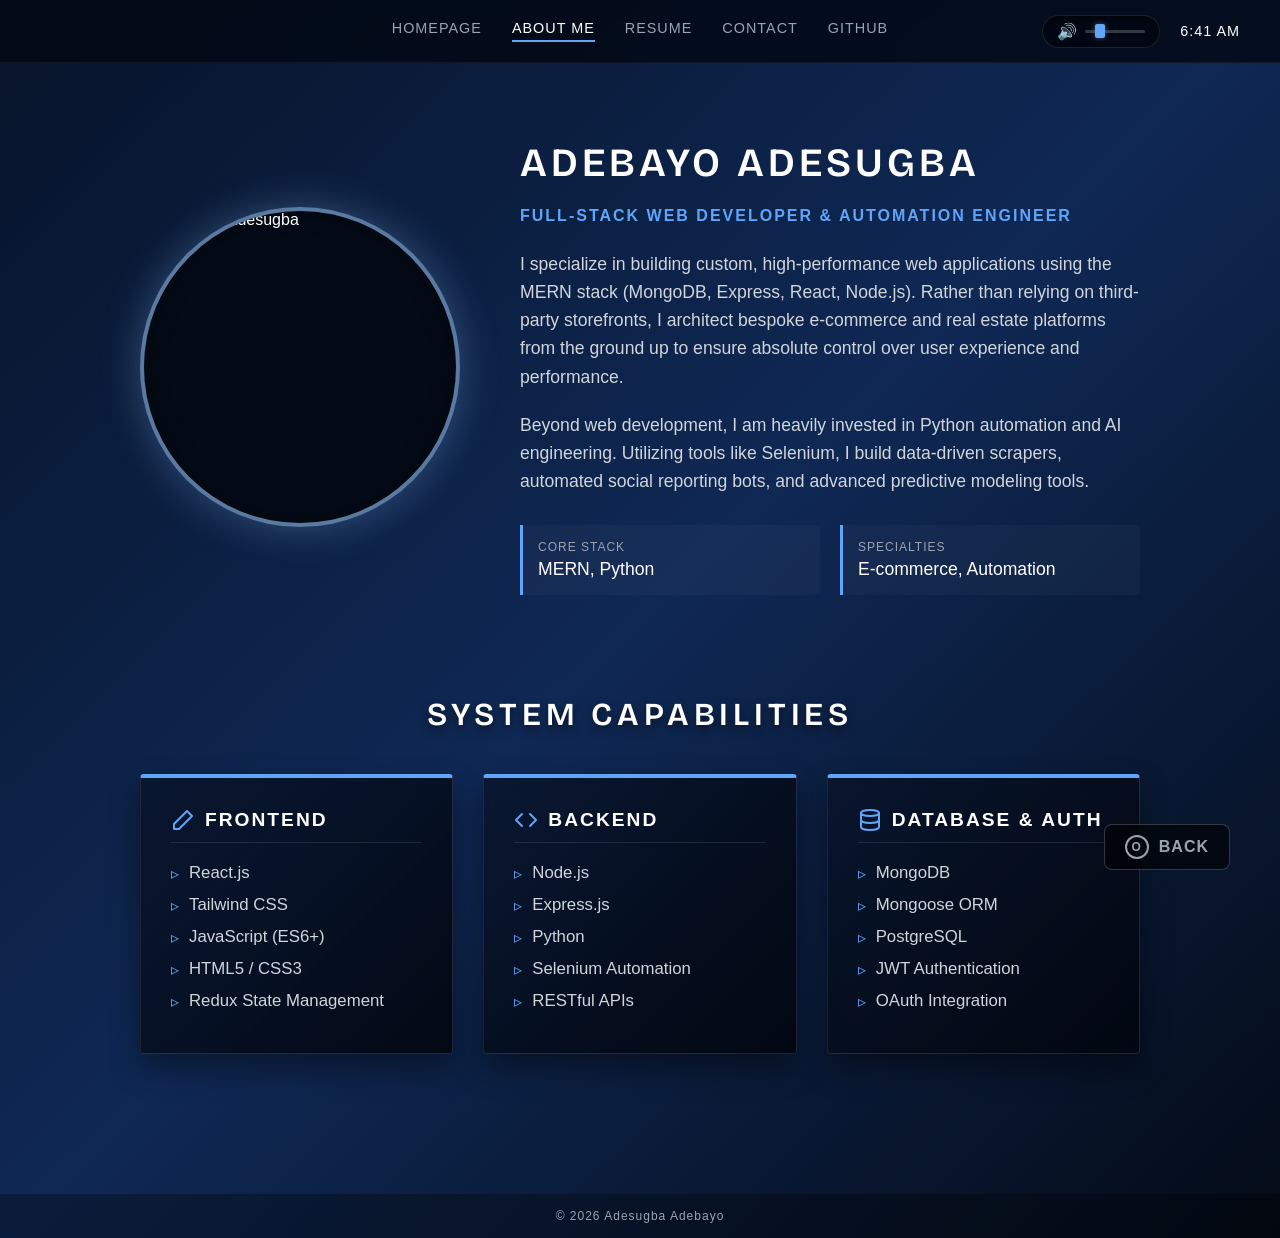
==== my portfolio/about/about.html @ 82b8a9c4 "first commit" ====
<!DOCTYPE html>
<html lang="en">
<head>
  <meta charset="UTF-8">
  <meta name="viewport" content="width=device-width, initial-scale=1.0">
  <link rel="preconnect" href="https://fonts.googleapis.com">
  <link rel="preconnect" href="https://fonts.gstatic.com" crossorigin>
  <link href="https://fonts.googleapis.com/css2?family=Bricolage+Grotesque:opsz,wght@12..96,800&family=Sora:wght@700&family=Space+Grotesk:wght@700&display=swap" rel="stylesheet">
  <link rel="stylesheet" href="about.css">
  <title>About | Adebayo Adesugba</title>
 
   
</head>
<body>

  <header>
    <nav class="desktop-nav">
      <a href="../index.html" class="nav-item">Homepage</a>
      <a href="about.html" class="nav-item active">About Me</a>
      <a href="../resume/resume.html" class="nav-item">Resume</a>
      <a href="../contact/contact.html" class="nav-item">Contact</a>
      <a href="https://github.com/adebayoadesugba" class="nav-item" target="_blank">GitHub</a>
    </nav>

    <div class="header-controls">
      <div class="volume-container">
        <button id="mute-btn" class="mute-btn">🔊</button>
        <input type="range" id="volume-slider" class="volume-slider" min="0" max="1" step="0.1" value="0.2">
      </div>
      <div class="system-clock" id="system-clock">00:00 AM</div>
    </div>

    <div class="hamburger" id="hamburger"><span></span><span></span><span></span></div>
  </header>

  <div class="mobile-menu" id="mobile-menu">
    <a href="../index.html" class="mobile-nav-item">
      <svg viewBox="0 0 24 24"><path d="M10 20v-6h4v6h5v-8h3L12 3 2 12h3v8z"/></svg> Homepage
    </a>
    <a href="about.html" class="mobile-nav-item">
      <svg viewBox="0 0 24 24"><path d="M12 12c2.21 0 4-1.79 4-4s-1.79-4-4-4-4 1.79-4 4 1.79 4 4 4zm0 2c-2.67 0-8 1.34-8 4v2h16v-2c0-2.66-5.33-4-8-4z"/></svg> About Me
    </a>
    <a href="../resume/resume.html" class="mobile-nav-item">
      <svg viewBox="0 0 24 24"><path d="M14 2H6c-1.1 0-1.99.9-1.99 2L4 20c0 1.1.89 2 1.99 2H18c1.1 0 2-.9 2-2V8l-6-6zm2 16H8v-2h8v2zm0-4H8v-2h8v2zm-3-5V3.5L18.5 9H13z"/></svg> Resume
    </a>
    <a href="../contact/contact.html" class="mobile-nav-item">
      <svg viewBox="0 0 24 24"><path d="M20 4H4c-1.1 0-1.99.9-1.99 2L2 18c0 1.1.9 2 2 2h16c1.1 0 2-.9 2-2V6c0-1.1-.9-2-2-2zm0 4l-8 5-8-5V6l8 5 8-5v2z"/></svg> Contact
    </a>
    <a href="https://github.com/adebayoadesugba" class="mobile-nav-item" target="_blank">
      <svg viewBox="0 0 24 24"><path d="M12 2C6.477 2 2 6.484 2 12.017c0 4.425 2.865 8.18 6.839 9.504.5.092.682-.217.682-.483 0-.237-.008-.868-.013-1.703-2.782.605-3.369-1.343-3.369-1.343-.454-1.158-1.11-1.466-1.11-1.466-.908-.62.069-.608.069-.608 1.003.07 1.531 1.032 1.531 1.032.892 1.53 2.341 1.088 2.91.832.092-.647.35-1.088.636-1.338-2.22-.253-4.555-1.113-4.555-4.951 0-1.093.39-1.988 1.029-2.688-.103-.253-.446-1.272.098-2.65 0 0 .84-.27 2.75 1.026A9.564 9.564 0 0112 6.844c.85.004 1.705.115 2.504.337 1.909-1.296 2.747-1.027 2.747-1.027.546 1.379.202 2.398.1 2.651.64.7 1.028 1.595 1.028 2.688 0 3.848-2.339 4.695-4.566 4.943.359.309.678.92.678 1.855 0 1.338-.012 2.419-.012 2.747 0 .268.18.58.688.482A10.019 10.019 0 0022 12.017C22 6.484 17.522 2 12 2z"/></svg> GitHub
    </a>
  </div>

  <main>
    <div class="about-container">
      <div class="profile-circle">
        <img src="https://images.unsplash.com/photo-1507003211169-0a1dd7228f2d?auto=format&fit=crop&q=80&w=500" alt="Adebayo Adesugba">
      </div>

      <div class="about-content">
        <h1 class="about-title">ADEBAYO ADESUGBA</h1>
        <h2 class="about-subtitle">Full-Stack Web Developer & Automation Engineer</h2>
        
        <p class="about-text">
          I specialize in building custom, high-performance web applications using the MERN stack (MongoDB, Express, React, Node.js). Rather than relying on third-party storefronts, I architect bespoke e-commerce and real estate platforms from the ground up to ensure absolute control over user experience and performance.
        </p>
        <p class="about-text">
          Beyond web development, I am heavily invested in Python automation and AI engineering. Utilizing tools like Selenium, I build data-driven scrapers, automated social reporting bots, and advanced predictive modeling tools.
        </p>

        <div class="stats-grid">
          <div class="stat-box">
            <div class="stat-label">Core Stack</div>
            <div class="stat-value">MERN, Python</div>
          </div>
          <div class="stat-box">
            <div class="stat-label">Specialties</div>
            <div class="stat-value">E-commerce, Automation</div>
          </div>
        </div>
      </div>
    </div>

    <div class="skills-section">
      <h2 class="skills-header scroll-anim">System Capabilities</h2>
      
      <div class="skills-grid">
        
        <div class="skill-card scroll-anim" style="transition-delay: 0.1s;">
          <h3 class="skill-category">
            <svg width="24" height="24" viewBox="0 0 24 24" fill="none" stroke="currentColor" stroke-width="2" stroke-linecap="round" stroke-linejoin="round" style="color: var(--blue-accent);"><polygon points="16 3 21 8 8 21 3 21 3 16 16 3"></polygon></svg>
            Frontend
          </h3>
          <ul class="skill-list">
            <li>React.js</li>
            <li>Tailwind CSS</li>
            <li>JavaScript (ES6+)</li>
            <li>HTML5 / CSS3</li>
            <li>Redux State Management</li>
          </ul>
        </div>

        <div class="skill-card scroll-anim" style="transition-delay: 0.3s;">
          <h3 class="skill-category">
            <svg width="24" height="24" viewBox="0 0 24 24" fill="none" stroke="currentColor" stroke-width="2" stroke-linecap="round" stroke-linejoin="round" style="color: var(--blue-accent);"><polyline points="16 18 22 12 16 6"></polyline><polyline points="8 6 2 12 8 18"></polyline></svg>
            Backend
          </h3>
          <ul class="skill-list">
            <li>Node.js</li>
            <li>Express.js</li>
            <li>Python</li>
            <li>Selenium Automation</li>
            <li>RESTful APIs</li>
          </ul>
        </div>

        <div class="skill-card scroll-anim" style="transition-delay: 0.5s;">
          <h3 class="skill-category">
            <svg width="24" height="24" viewBox="0 0 24 24" fill="none" stroke="currentColor" stroke-width="2" stroke-linecap="round" stroke-linejoin="round" style="color: var(--blue-accent);"><ellipse cx="12" cy="5" rx="9" ry="3"></ellipse><path d="M21 12c0 1.66-4 3-9 3s-9-1.34-9-3"></path><path d="M3 5v14c0 1.66 4 3 9 3s9-1.34 9-3V5"></path></svg>
            Database & Auth
          </h3>
          <ul class="skill-list">
            <li>MongoDB</li>
            <li>Mongoose ORM</li>
            <li>PostgreSQL</li>
            <li>JWT Authentication</li>
            <li>OAuth Integration</li>
          </ul>
        </div>

      </div>
    </div>
  </main>

  <div class="action-prompt" id="action-prompt">
    <div class="btn-circle">O</div>
    <span>BACK</span>
  </div>

  <footer class="copyright-footer" id="copyright-footer"></footer>
  <script src="about.js"></script>
    

</body>
</html>
---- my portfolio/about/about.css ----
/* --- SHARED PS4 UI VARIABLES --- */
    :root {
      --bg-dark: #040b17;
      --bg-mid: #0f2854;
      --bg-light: #071329;
      --text-main: #ffffff;
      --text-muted: #9ca3af;
      --blue-glow: rgba(147, 197, 253, 0.4);
      --blue-accent: #60a5fa;
    }

    * { margin: 0; padding: 0; box-sizing: border-box; font-family: -apple-system, BlinkMacSystemFont, "Segoe UI", Roboto, Helvetica, Arial, sans-serif; }

    body {
      background: linear-gradient(to bottom right, var(--bg-light), var(--bg-mid), var(--bg-dark));
      color: var(--text-main);
      min-height: 100vh;
      display: flex;
      flex-direction: column;
      user-select: none;
      overflow-x: hidden; /* Prevents horizontal scrolling */
    }

    /* --- NAVIGATION (Shared) --- */
    header {
      display: flex; justify-content: space-between; align-items: center;
      padding: 20px 40px; background: rgba(2, 8, 19, 0.8); backdrop-filter: blur(8px);
      border-bottom: 1px solid rgba(255, 255, 255, 0.05); position: sticky; top: 0; z-index: 100;
    }
    .desktop-nav { display: flex; gap: 30px; margin: 0 auto; }
    .nav-item { color: var(--text-muted); font-size: 0.9rem; font-weight: 500; letter-spacing: 1px; text-transform: uppercase; text-decoration: none; cursor: pointer; transition: color 0.2s; }
    .nav-item:hover, .nav-item.active { color: var(--text-main); }
    .nav-item.active { border-bottom: 2px solid var(--blue-accent); padding-bottom: 4px; }
    
    .header-controls { display: flex; align-items: center; gap: 15px; position: absolute; right: 40px; }
    .system-clock { color: var(--text-main); font-size: 0.9rem; font-weight: 500; letter-spacing: 1px; margin-left: 5px; }
    
    /* Redesigned Volume Container */
    .volume-container {
      display: flex; align-items: center; gap: 8px; background: rgba(0, 0, 0, 0.4);
      padding: 6px 14px; border-radius: 20px; border: 1px solid rgba(255, 255, 255, 0.1);
      box-shadow: inset 0 2px 4px rgba(0,0,0,0.5);
    }
    .mute-btn { background: transparent; border: none; color: var(--text-muted); cursor: pointer; font-size: 1rem; transition: color 0.2s; display: flex; align-items: center; justify-content: center; }
    .mute-btn:hover { color: var(--text-main); }
    .volume-slider { -webkit-appearance: none; width: 60px; height: 3px; background: rgba(255, 255, 255, 0.2); border-radius: 2px; outline: none; cursor: pointer; }
    .volume-slider::-webkit-slider-thumb { -webkit-appearance: none; width: 10px; height: 14px; border-radius: 2px; background: var(--blue-accent); cursor: pointer; box-shadow: 0 0 5px var(--blue-glow); transition: background 0.2s, transform 0.1s; }
    .volume-slider::-webkit-slider-thumb:hover { background: var(--text-main); transform: scale(1.2); }

    .hamburger { display: none; flex-direction: column; gap: 5px; cursor: pointer; z-index: 110; }
    .hamburger span { width: 25px; height: 2px; background-color: var(--text-main); transition: 0.3s; }
    .hamburger.active span:nth-child(1) { transform: translateY(7px) rotate(45deg); }
    .hamburger.active span:nth-child(2) { opacity: 0; }
    .hamburger.active span:nth-child(3) { transform: translateY(-7px) rotate(-45deg); }

    /* --- MOBILE NAV --- */
    .mobile-menu {
      position: fixed; top: 0; left: 0; width: 100%; height: 100vh;
      background: rgba(2, 8, 20, 0.98); display: flex; flex-direction: column;
      align-items: stretch; justify-content: flex-start; padding-top: 90px;
      z-index: 90; clip-path: polygon(0 0, 100% 0, 100% 0, 0 0);
      transition: clip-path 0.4s cubic-bezier(0.86, 0, 0.07, 1);
    }
    .mobile-menu.open { clip-path: polygon(0 0, 100% 0, 100% 100%, 0 100%); }
    .mobile-nav-item {
      display: flex; align-items: center; gap: 15px; padding: 18px 30px;
      font-size: 1.1rem; color: var(--text-main); text-decoration: none;
      letter-spacing: 1px; border-bottom: 1px solid rgba(255, 255, 255, 0.1);
      border-top: 1px solid transparent; border-left: 3px solid transparent;
      opacity: 0; transform: translateX(-30px); transition: all 0.2s ease; background: transparent;
    }
    .mobile-nav-item svg { width: 20px; height: 20px; fill: currentColor; opacity: 0.8; }
    .mobile-nav-item:hover, .mobile-nav-item:focus {
      background: rgba(255, 255, 255, 0.1); border: 1px solid #ffffff;
      border-left: 3px solid var(--blue-accent); box-shadow: inset 0 0 15px rgba(255,255,255,0.05); outline: none;
    }
    .mobile-menu.open .mobile-nav-item { opacity: 1; transform: translateX(0); }
    .mobile-menu.open .mobile-nav-item:nth-child(1) { transition-delay: 0.2s; }
    .mobile-menu.open .mobile-nav-item:nth-child(2) { transition-delay: 0.25s; }
    .mobile-menu.open .mobile-nav-item:nth-child(3) { transition-delay: 0.3s; }
    .mobile-menu.open .mobile-nav-item:nth-child(4) { transition-delay: 0.35s; }
    .mobile-menu.open .mobile-nav-item:nth-child(5) { transition-delay: 0.4s; }
    .mobile-menu:not(.open) .mobile-nav-item { transition-delay: 0s; }

    /* --- ABOUT PAGE MAIN LAYOUT --- */
    main {
      flex: 1; display: flex; flex-direction: column; align-items: center; 
      padding: 40px 20px; /* Reduced side padding for mobile */
      position: relative; z-index: 10; overflow-y: auto; width: 100%;
    }
    
    .about-container {
      display: flex; flex-direction: row; align-items: center; gap: 60px;
      max-width: 1000px; width: 100%; margin-top: 4vh; margin-bottom: 60px;
      animation: fadeUp 0.6s ease-out forwards;
    }
    @keyframes fadeUp {
      from { opacity: 0; transform: translateY(20px); }
      to { opacity: 1; transform: translateY(0); }
    }

    .profile-circle {
      width: 320px; height: 320px; border-radius: 50%; flex-shrink: 0;
      border: 4px solid rgba(147, 197, 253, 0.6);
      box-shadow: 0 0 40px rgba(147, 197, 253, 0.3), inset 0 0 20px rgba(0,0,0,0.5);
      overflow: hidden; background-color: var(--bg-dark);
      position: relative;
    }
    .profile-circle img {
      width: 100%; height: 100%; object-fit: cover;
      transition: transform 0.4s ease;
    }
    .profile-circle:hover img { transform: scale(1.05); }
    
    .about-content { flex: 1; }
    .about-title { font-family: 'Bricolage Grotesque', sans-serif; font-size: 2.5rem; font-weight: 600; letter-spacing: 0.1em; margin-bottom: 20px; color: var(--text-main); }
    .about-subtitle { font-size: 1rem; color: var(--blue-accent); letter-spacing: 2px; margin-bottom: 25px; text-transform: uppercase; font-weight: 600; }
    .about-text { font-size: 1.1rem; color: #d1d5db; line-height: 1.6; margin-bottom: 20px; font-weight: 300; }
    
    .stats-grid { display: grid; grid-template-columns: 1fr 1fr; gap: 20px; margin-top: 30px; }
    .stat-box { background: rgba(255,255,255,0.03); padding: 15px; border-left: 3px solid var(--blue-accent); border-radius: 0 4px 4px 0; }
    .stat-label { font-size: 0.75rem; color: var(--text-muted); letter-spacing: 1px; text-transform: uppercase; margin-bottom: 5px; }
    .stat-value { font-size: 1.1rem; color: var(--text-main); font-weight: 500; }

    /* --- NEW SKILLS SECTION --- */
    .skills-section {
      width: 100%; max-width: 1000px; margin-top: 40px; padding-bottom: 100px; /* Added extra padding so floating button doesn't block */
    }
    .skills-header {
      font-family: 'Bricolage Grotesque', sans-serif; font-size: 2rem; font-weight: 600;
      letter-spacing: 0.15em; color: var(--text-main); margin-bottom: 40px; text-align: center;
      text-transform: uppercase; text-shadow: 0 4px 10px rgba(0,0,0,0.5);
    }
    .skills-grid {
      display: grid; grid-template-columns: repeat(auto-fit, minmax(280px, 1fr)); gap: 30px;
    }
    .skill-card {
      background: linear-gradient(135deg, rgba(8, 18, 38, 0.7) 0%, rgba(2, 6, 15, 0.9) 100%);
      border: 1px solid rgba(255, 255, 255, 0.1);
      border-top: 4px solid var(--blue-accent);
      padding: 30px; border-radius: 4px; backdrop-filter: blur(8px);
      box-shadow: 0 15px 30px rgba(0,0,0,0.4);
      transition: transform 0.3s;
    }
    .skill-card:hover { transform: translateY(-5px); box-shadow: 0 20px 40px rgba(0,0,0,0.6), 0 0 15px rgba(96, 165, 250, 0.2); }
    
    .skill-category {
      font-size: 1.2rem; color: var(--text-main); letter-spacing: 2px;
      text-transform: uppercase; margin-bottom: 20px; padding-bottom: 10px;
      border-bottom: 1px solid rgba(255,255,255,0.1);
      display: flex; align-items: center; gap: 10px;
    }
    .skill-list { list-style: none; }
    .skill-list li {
      font-size: 1.05rem; color: #d1d5db; margin-bottom: 12px;
      display: flex; align-items: center; gap: 10px; font-weight: 300;
    }
    .skill-list li::before {
      content: "▹"; color: var(--blue-accent); font-size: 1rem;
    }

    /* Scroll Trigger Animation Classes */
    .scroll-anim {
      opacity: 0; transform: translateY(50px);
      transition: opacity 0.8s ease-out, transform 0.8s cubic-bezier(0.175, 0.885, 0.32, 1.275);
    }
    .scroll-anim.is-visible {
      opacity: 1; transform: translateY(0);
    }

    /* --- RESPONSIVE MEDIA QUERIES --- */
    @media (max-width: 850px) {
      header { padding: 15px 20px; }
      .desktop-nav { display: none; } 
      .hamburger { display: flex; }
      .header-controls { right: 65px; } 
      .volume-slider { width: 50px; }
      
      .about-container { flex-direction: column; text-align: center; gap: 30px; margin-top: 0; }
      .profile-circle { width: 220px; height: 220px; } /* Scaled down circle */
      .about-title { font-size: 2rem; }
      
      /* Collapse grids to single column */
      .stats-grid { grid-template-columns: 1fr; text-align: center; }
      .stat-box { border-left: none; border-bottom: 3px solid var(--blue-accent); border-radius: 4px 4px 0 0; }
      .skills-grid { grid-template-columns: 1fr; } 
      .skill-card { padding: 25px 20px; }
    }

    @media (max-width: 480px) { 
      .system-clock { display: none; } 
      .profile-circle { width: 180px; height: 180px; } /* Even smaller on mini phones */
      .about-title { font-size: 1.6rem; }
      .about-text { font-size: 1rem; }
      .skills-header { font-size: 1.5rem; }
      .action-prompt { right: 20px; bottom: 20px; padding: 10px; }
      .action-prompt span { font-size: 0.8rem; }
    }

    /* --- FIXED PROMPT & FOOTER --- */
    .action-prompt { position: fixed; bottom: 30px; right: 50px; z-index: 100; display: flex; align-items: center; gap: 10px; color: var(--text-muted); cursor: pointer; padding: 10px 20px; border-radius: 8px; background: rgba(0,0,0,0.6); backdrop-filter: blur(4px); border: 1px solid rgba(255, 255, 255, 0.2); transition: all 0.2s; font-weight: bold; letter-spacing: 1px; }
    .action-prompt:hover { background: rgba(255,255,255,0.2); color: var(--text-main); transform: scale(1.05); }
    .btn-circle { width: 24px; height: 24px; border: 2px solid currentColor; border-radius: 50%; display: flex; align-items: center; justify-content: center; font-size: 12px; font-weight: bold; }
    .copyright-footer { text-align: center; padding: 15px; font-size: 0.75rem; color: var(--text-muted); background: rgba(0, 0, 0, 0.3); letter-spacing: 1px; width: 100%; margin-top: auto; }
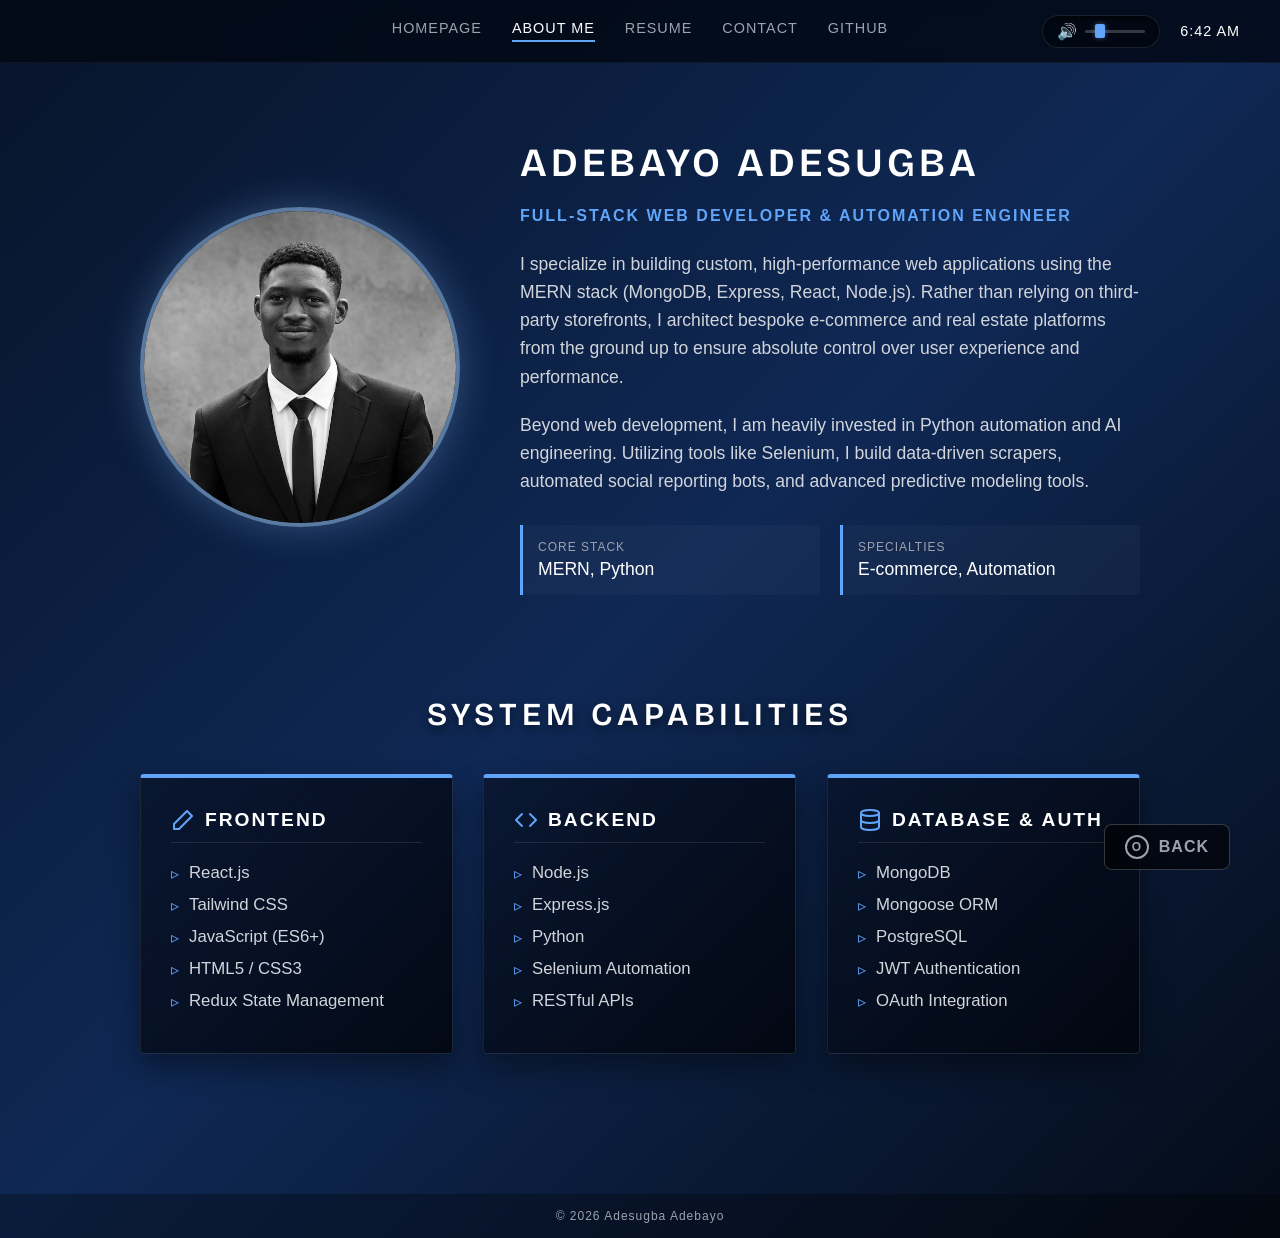
==== commit 8e1cf858: "optitmizing" ====
--- a/my portfolio/about/about.html
+++ b/my portfolio/about/about.html
@@ -54,7 +54,7 @@
   <main>
     <div class="about-container">
       <div class="profile-circle">
-        <img src="https://images.unsplash.com/photo-1507003211169-0a1dd7228f2d?auto=format&fit=crop&q=80&w=500" alt="Adebayo Adesugba">
+        <img src="../images/mydp.png" alt="Adebayo Adesugba">
       </div>
 
       <div class="about-content">
@@ -138,7 +138,9 @@
   </div>
 
   <footer class="copyright-footer" id="copyright-footer"></footer>
-  <script src="about.js"></script>
+  <script src="../particles.js" defer></script>
+  <script src="../shared-ui.js" defer></script>
+  <script src="about.js" defer></script>
     
 
 </body>
--- a/my portfolio/about/about.css
+++ b/my portfolio/about/about.css
@@ -24,7 +24,7 @@
     /* --- NAVIGATION (Shared) --- */
     header {
       display: flex; justify-content: space-between; align-items: center;
-      padding: 20px 40px; background: rgba(2, 8, 19, 0.8); backdrop-filter: blur(8px);
+      padding: 20px 40px; background: rgba(2, 8, 19, 0.8); backdrop-filter: blur(8px); -webkit-backdrop-filter: blur(8px);
       border-bottom: 1px solid rgba(255, 255, 255, 0.05); position: sticky; top: 0; z-index: 100;
     }
     .desktop-nav { display: flex; gap: 30px; margin: 0 auto; }
@@ -33,7 +33,7 @@
     .nav-item.active { border-bottom: 2px solid var(--blue-accent); padding-bottom: 4px; }
     
     .header-controls { display: flex; align-items: center; gap: 15px; position: absolute; right: 40px; }
-    .system-clock { color: var(--text-main); font-size: 0.9rem; font-weight: 500; letter-spacing: 1px; margin-left: 5px; }
+    .system-clock { font-variant-numeric: tabular-nums; color: var(--text-main); font-size: 0.9rem; font-weight: 500; letter-spacing: 1px; margin-left: 5px; }
     
     /* Redesigned Volume Container */
     .volume-container {
@@ -58,10 +58,10 @@
       position: fixed; top: 0; left: 0; width: 100%; height: 100vh;
       background: rgba(2, 8, 20, 0.98); display: flex; flex-direction: column;
       align-items: stretch; justify-content: flex-start; padding-top: 90px;
-      z-index: 90; clip-path: polygon(0 0, 100% 0, 100% 0, 0 0);
-      transition: clip-path 0.4s cubic-bezier(0.86, 0, 0.07, 1);
-    }
-    .mobile-menu.open { clip-path: polygon(0 0, 100% 0, 100% 100%, 0 100%); }
+      z-index: 90; transform: translateY(-100%);
+      transition: transform 0.35s cubic-bezier(0.86, 0, 0.07, 1); will-change: transform; contain: layout style paint;
+    }
+    .mobile-menu.open { transform: translateY(0); }
     .mobile-nav-item {
       display: flex; align-items: center; gap: 15px; padding: 18px 30px;
       font-size: 1.1rem; color: var(--text-main); text-decoration: none;
@@ -138,7 +138,7 @@
       background: linear-gradient(135deg, rgba(8, 18, 38, 0.7) 0%, rgba(2, 6, 15, 0.9) 100%);
       border: 1px solid rgba(255, 255, 255, 0.1);
       border-top: 4px solid var(--blue-accent);
-      padding: 30px; border-radius: 4px; backdrop-filter: blur(8px);
+      padding: 30px; border-radius: 4px; backdrop-filter: blur(8px); -webkit-backdrop-filter: blur(8px);
       box-shadow: 0 15px 30px rgba(0,0,0,0.4);
       transition: transform 0.3s;
     }
@@ -160,7 +160,7 @@
     }
 
     /* Scroll Trigger Animation Classes */
-    .scroll-anim {
+    .scroll-anim { will-change: transform, opacity;
       opacity: 0; transform: translateY(50px);
       transition: opacity 0.8s ease-out, transform 0.8s cubic-bezier(0.175, 0.885, 0.32, 1.275);
     }
@@ -188,7 +188,7 @@
     }
 
     @media (max-width: 480px) { 
-      .system-clock { display: none; } 
+      .system-clock { font-variant-numeric: tabular-nums; display: none; } 
       .profile-circle { width: 180px; height: 180px; } /* Even smaller on mini phones */
       .about-title { font-size: 1.6rem; }
       .about-text { font-size: 1rem; }
@@ -198,7 +198,12 @@
     }
 
     /* --- FIXED PROMPT & FOOTER --- */
-    .action-prompt { position: fixed; bottom: 30px; right: 50px; z-index: 100; display: flex; align-items: center; gap: 10px; color: var(--text-muted); cursor: pointer; padding: 10px 20px; border-radius: 8px; background: rgba(0,0,0,0.6); backdrop-filter: blur(4px); border: 1px solid rgba(255, 255, 255, 0.2); transition: all 0.2s; font-weight: bold; letter-spacing: 1px; }
+    .action-prompt { position: fixed; bottom: 30px; right: 50px; z-index: 100; display: flex; align-items: center; gap: 10px; color: var(--text-muted); cursor: pointer; padding: 10px 20px; border-radius: 8px; background: rgba(0,0,0,0.6); backdrop-filter: blur(4px); -webkit-backdrop-filter: blur(4px); border: 1px solid rgba(255, 255, 255, 0.2); transition: all 0.2s; font-weight: bold; letter-spacing: 1px; }
     .action-prompt:hover { background: rgba(255,255,255,0.2); color: var(--text-main); transform: scale(1.05); }
     .btn-circle { width: 24px; height: 24px; border: 2px solid currentColor; border-radius: 50%; display: flex; align-items: center; justify-content: center; font-size: 12px; font-weight: bold; }
-    .copyright-footer { text-align: center; padding: 15px; font-size: 0.75rem; color: var(--text-muted); background: rgba(0, 0, 0, 0.3); letter-spacing: 1px; width: 100%; margin-top: auto; }+    .copyright-footer { text-align: center; padding: 15px; font-size: 0.75rem; color: var(--text-muted); background: rgba(0, 0, 0, 0.3); letter-spacing: 1px; width: 100%; margin-top: auto; }
+
+@media (prefers-reduced-motion: reduce) {
+  *, *::before, *::after { animation-duration: 0.01ms !important; transition-duration: 0.01ms !important; }
+  #particle-canvas { display: none; }
+}
